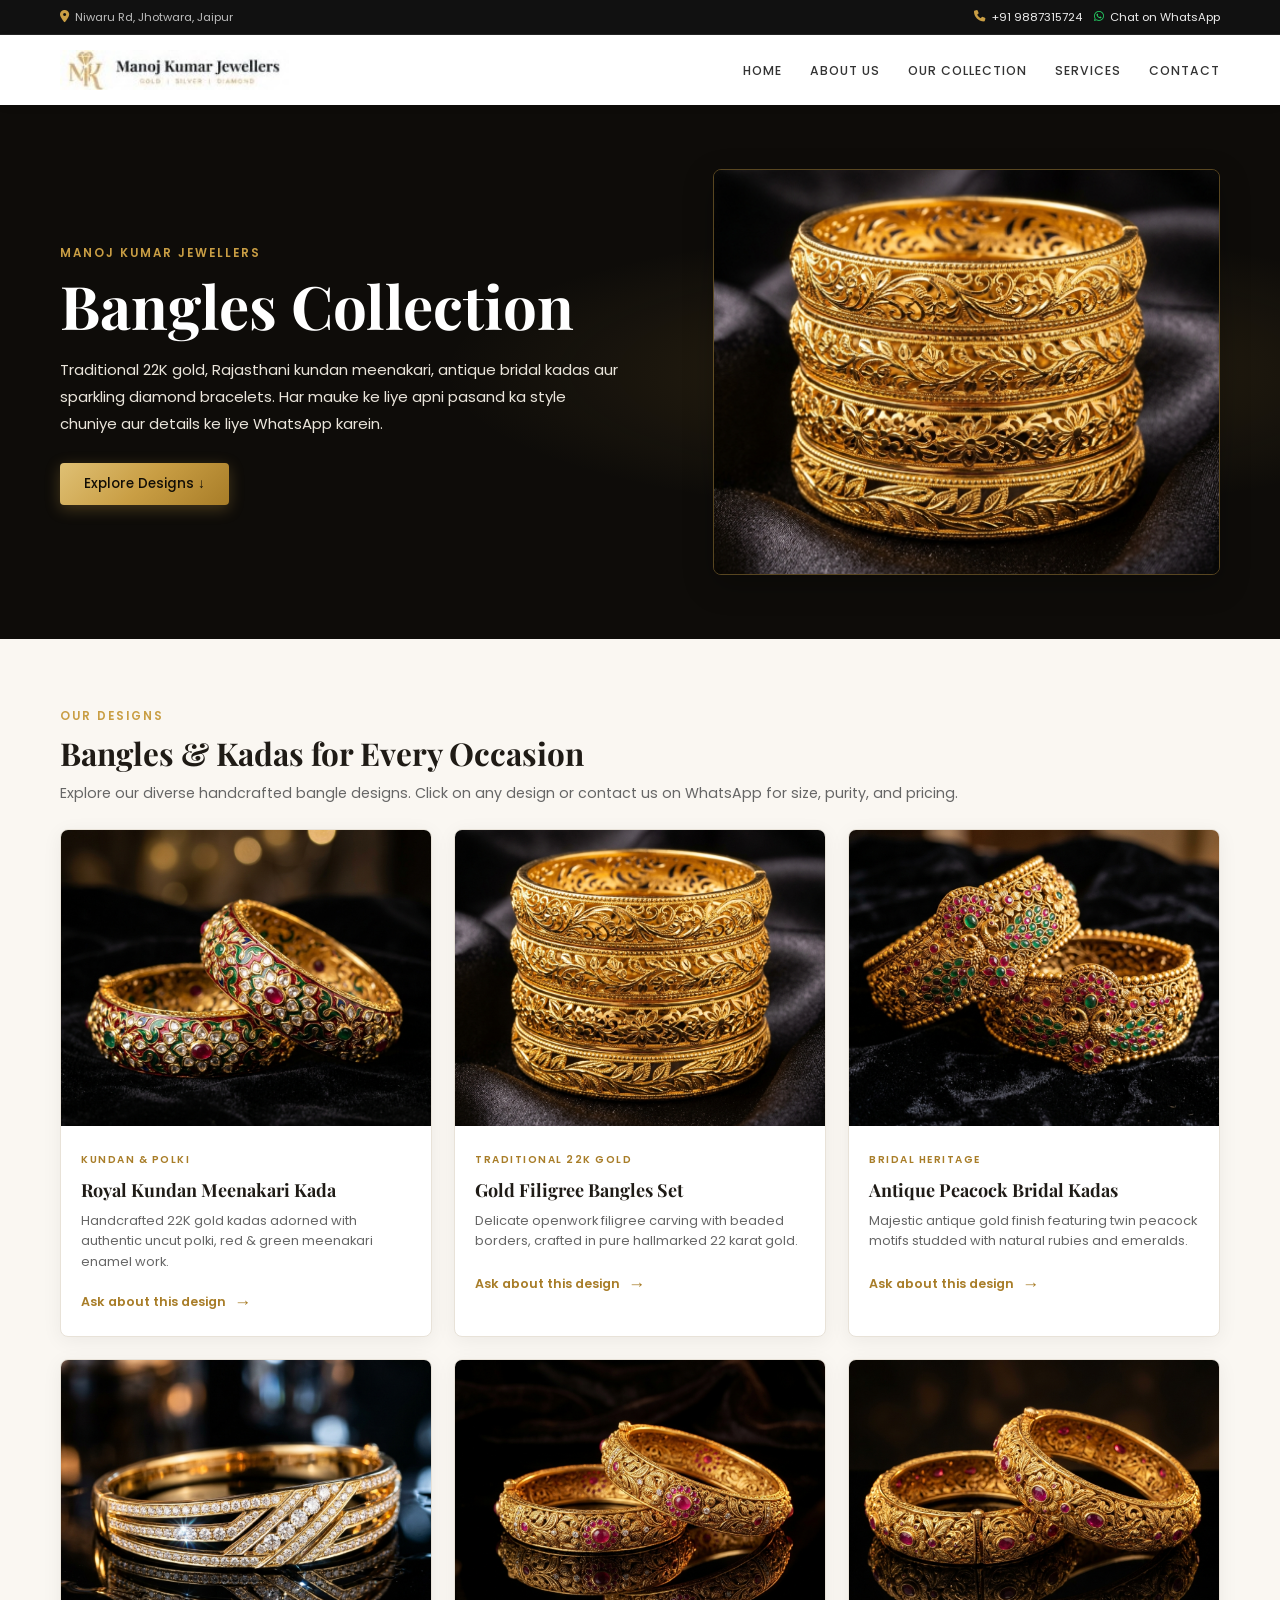
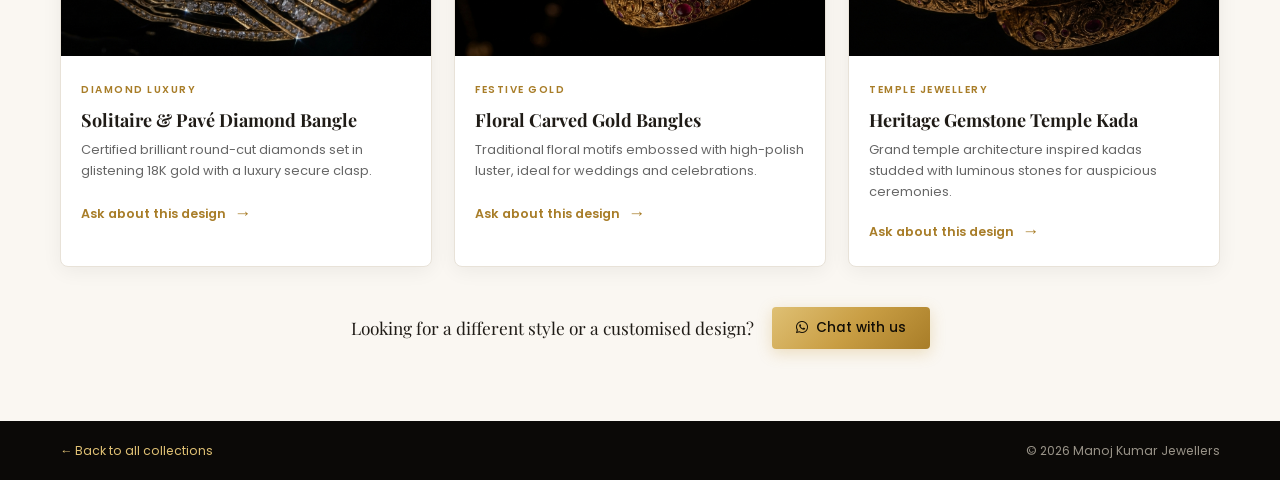
==== bangles.html @ c580e678 "Manoj Kumar Jewellers website with full HD images and collections" ====
<!DOCTYPE html>
<html lang="en">
<head>
  <meta charset="UTF-8">
  <meta name="viewport" content="width=device-width, initial-scale=1.0">
  <title>Bangles Collection | Manoj Kumar Jewellers</title>
  <meta name="description" content="Explore traditional, gemstone and bridal bangle designs at Manoj Kumar Jewellers, Jaipur. Ask us about a design on WhatsApp.">
  <link rel="preconnect" href="https://fonts.googleapis.com">
  <link rel="preconnect" href="https://fonts.gstatic.com" crossorigin>
  <link href="https://fonts.googleapis.com/css2?family=Cinzel:wght@500;600;700&family=Playfair+Display:ital,wght@0,500;0,600;0,700;1,400&family=Poppins:wght@300;400;500;600&display=swap" rel="stylesheet">
  <link rel="stylesheet" href="https://cdnjs.cloudflare.com/ajax/libs/font-awesome/6.4.0/css/all.min.css">
  <link rel="stylesheet" href="style.css">
</head>
<body>
  <div class="top-bar">
    <div class="container top-bar-content">
      <div class="top-bar-left"><i class="fa-solid fa-location-dot"></i><span>Niwaru Rd, Jhotwara, Jaipur</span></div>
      <div class="top-bar-right">
        <a href="tel:+919887315724" class="top-contact-link"><i class="fa-solid fa-phone"></i> +91 9887315724</a>
        <a href="https://wa.me/919887315724" target="_blank" rel="noopener" class="top-contact-link whatsapp-link"><i class="fa-brands fa-whatsapp"></i> Chat on WhatsApp</a>
      </div>
    </div>
  </div>
  <header class="main-header">
    <div class="container header-container">
      <a href="index.html#home" class="brand-logo"><img src="images/logo.jpg" alt="Manoj Kumar Jewellers" class="header-logo-img"></a>
      <nav class="main-nav" aria-label="Main navigation">
        <ul>
          <li><a href="index.html#home">HOME</a></li>
          <li><a href="index.html#about">ABOUT US</a></li>
          <li><a href="index.html#collection" class="active">OUR COLLECTION</a></li>
          <li><a href="index.html#services">SERVICES</a></li>
          <li><a href="index.html#contact">CONTACT</a></li>
        </ul>
      </nav>
      <button class="mobile-menu-btn" aria-label="Toggle navigation" aria-expanded="false"><i class="fa-solid fa-bars"></i></button>
    </div>
  </header>
  <main>
    <section class="necklace-hero">
      <div class="container necklace-hero-content">
        <div class="necklace-hero-copy">
          <span class="sub-heading-gold">MANOJ KUMAR JEWELLERS</span>
          <h1 class="necklace-hero-title">Bangles Collection</h1>
          <p>Traditional 22K gold, Rajasthani kundan meenakari, antique bridal kadas aur sparkling diamond bracelets. Har mauke ke liye apni pasand ka style chuniye aur details ke liye WhatsApp karein.</p>
          <a class="btn btn-gold" href="#bangle-designs">Explore Designs &darr;</a>
        </div>
        <div class="necklace-hero-image"><img src="images/bangle-2.jpg" alt="Exquisite 22K Gold Filigree Bangles Collection"></div>
      </div>
    </section>
    <section id="bangle-designs" class="necklace-designs-section">
      <div class="container">
        <div class="section-header-left">
          <span class="sub-heading-gold">OUR DESIGNS</span>
          <h2 class="section-title">Bangles &amp; Kadas for Every Occasion</h2>
          <p class="section-subtitle">Explore our diverse handcrafted bangle designs. Click on any design or contact us on WhatsApp for size, purity, and pricing.</p>
        </div>
        <div class="necklace-design-grid">
          <article class="necklace-design-card">
            <img src="images/bangle-1.jpg" alt="Rajasthani Kundan Meenakari Gold Kadas" loading="lazy">
            <div class="necklace-design-info">
              <span class="necklace-design-type">KUNDAN &amp; POLKI</span>
              <h3>Royal Kundan Meenakari Kada</h3>
              <p>Handcrafted 22K gold kadas adorned with authentic uncut polki, red &amp; green meenakari enamel work.</p>
              <a href="https://wa.me/919887315724?text=Namaste%2C%20mujhe%20Royal%20Kundan%20Meenakari%20Kada%20ki%20details%20chahiye" target="_blank" rel="noopener" class="necklace-enquiry-link">Ask about this design <span aria-hidden="true">&rarr;</span></a>
            </div>
          </article>
          <article class="necklace-design-card">
            <img src="images/bangle-2.jpg" alt="22K Gold Filigree Carved Bangles Set" loading="lazy">
            <div class="necklace-design-info">
              <span class="necklace-design-type">TRADITIONAL 22K GOLD</span>
              <h3>Gold Filigree Bangles Set</h3>
              <p>Delicate openwork filigree carving with beaded borders, crafted in pure hallmarked 22 karat gold.</p>
              <a href="https://wa.me/919887315724?text=Namaste%2C%20mujhe%20Gold%20Filigree%20Bangles%20Set%20ki%20details%20chahiye" target="_blank" rel="noopener" class="necklace-enquiry-link">Ask about this design <span aria-hidden="true">&rarr;</span></a>
            </div>
          </article>
          <article class="necklace-design-card">
            <img src="images/bangle-3.jpg" alt="Antique Ruby & Emerald Peacock Kada Pair" loading="lazy">
            <div class="necklace-design-info">
              <span class="necklace-design-type">BRIDAL HERITAGE</span>
              <h3>Antique Peacock Bridal Kadas</h3>
              <p>Majestic antique gold finish featuring twin peacock motifs studded with natural rubies and emeralds.</p>
              <a href="https://wa.me/919887315724?text=Namaste%2C%20mujhe%20Antique%20Peacock%20Bridal%20Kadas%20ki%20details%20chahiye" target="_blank" rel="noopener" class="necklace-enquiry-link">Ask about this design <span aria-hidden="true">&rarr;</span></a>
            </div>
          </article>
          <article class="necklace-design-card">
            <img src="images/bangle-4.jpg" alt="Diamond & 18K Gold Luxury Bangle" loading="lazy">
            <div class="necklace-design-info">
              <span class="necklace-design-type">DIAMOND LUXURY</span>
              <h3>Solitaire &amp; Pavé Diamond Bangle</h3>
              <p>Certified brilliant round-cut diamonds set in glistening 18K gold with a luxury secure clasp.</p>
              <a href="https://wa.me/919887315724?text=Namaste%2C%20mujhe%20Solitaire%20Diamond%20Bangle%20ki%20details%20chahiye" target="_blank" rel="noopener" class="necklace-enquiry-link">Ask about this design <span aria-hidden="true">&rarr;</span></a>
            </div>
          </article>
          <article class="necklace-design-card">
            <img src="images/gallery2.jpg" alt="Floral Carved Traditional Gold Bangles" loading="lazy">
            <div class="necklace-design-info">
              <span class="necklace-design-type">FESTIVE GOLD</span>
              <h3>Floral Carved Gold Bangles</h3>
              <p>Traditional floral motifs embossed with high-polish luster, ideal for weddings and celebrations.</p>
              <a href="https://wa.me/919887315724?text=Namaste%2C%20mujhe%20Floral%20Carved%20Gold%20Bangles%20ki%20details%20chahiye" target="_blank" rel="noopener" class="necklace-enquiry-link">Ask about this design <span aria-hidden="true">&rarr;</span></a>
            </div>
          </article>
          <article class="necklace-design-card">
            <img src="images/bangles.jpg" alt="Heritage Temple Gemstone Kada Pair" loading="lazy">
            <div class="necklace-design-info">
              <span class="necklace-design-type">TEMPLE JEWELLERY</span>
              <h3>Heritage Gemstone Temple Kada</h3>
              <p>Grand temple architecture inspired kadas studded with luminous stones for auspicious ceremonies.</p>
              <a href="https://wa.me/919887315724?text=Namaste%2C%20mujhe%20Heritage%20Gemstone%20Temple%20Kada%20ki%20details%20chahiye" target="_blank" rel="noopener" class="necklace-enquiry-link">Ask about this design <span aria-hidden="true">&rarr;</span></a>
            </div>
          </article>
        </div>
        <div class="necklace-contact">
          <p>Looking for a different style or a customised design?</p>
          <a class="btn btn-gold" href="https://wa.me/919887315724?text=Namaste%2C%20mujhe%20bangles%20collection%20ke%20baare%20mein%20jaankari%20chahiye" target="_blank" rel="noopener"><i class="fa-brands fa-whatsapp"></i> Chat with us</a>
        </div>
      </div>
    </section>
  </main>
  <footer class="necklace-footer"><div class="container"><a href="index.html#collection">&larr; Back to all collections</a><span>&copy; 2026 Manoj Kumar Jewellers</span></div></footer>
  <script src="script.js"></script>
</body>
</html>
---- style.css ----
/* ==========================================================================
   MANOJ KUMAR JEWELLERS - OFFICIAL LUXURY STYLESHEET
   Matching 100% Exact Mockup Layout & Luxury Aesthetics
   ========================================================================== */

:root {
  --bg-dark-hero: #0E0C09;
  --bg-dark-services: #110F0C;
  --bg-dark-footer: #0B0907;
  --bg-dark-topbar: #111111;
  --bg-light-cream: #FAF7F2;
  --bg-light-sidebar: #F8F5EE;
  --bg-white: #FFFFFF;
  
  --gold-primary: #C99E44;
  --gold-light: #DFC074;
  --gold-dark: #A87D28;
  --gold-gradient: linear-gradient(135deg, #DFC074 0%, #C99E44 50%, #A87D28 100%);
  
  --text-dark: #1F1B16;
  --text-muted: #666666;
  --text-light: #EAE5DB;
  --text-dim: #999388;
  
  --border-light: rgba(201, 158, 68, 0.25);
  --border-subtle: #E8E2D8;
  --shadow-subtle: 0 4px 20px rgba(0, 0, 0, 0.06);
  --shadow-luxury: 0 10px 30px rgba(0, 0, 0, 0.25);
  
  --font-serif: 'Playfair Display', Georgia, serif;
  --font-cinzel: 'Cinzel', serif;
  --font-sans: 'Poppins', -apple-system, BlinkMacSystemFont, "Segoe UI", Roboto, sans-serif;
}

/* Reset & Base Styles */
* {
  margin: 0;
  padding: 0;
  box-sizing: border-box;
}

html {
  scroll-behavior: smooth;
  font-size: 15px;
}

body {
  font-family: var(--font-sans);
  color: var(--text-dark);
  background-color: var(--bg-white);
  line-height: 1.6;
  overflow-x: hidden;
  -webkit-font-smoothing: antialiased;
}

img {
  max-width: 100%;
  height: auto;
  display: block;
}

a {
  text-decoration: none;
  color: inherit;
  transition: all 0.25s ease;
}

ul {
  list-style: none;
}

.container {
  max-width: 1200px;
  margin: 0 auto;
  padding: 0 20px;
}

/* Generic Section Styles */
.sub-heading-gold {
  display: inline-block;
  font-family: var(--font-sans);
  color: var(--gold-primary);
  font-size: 0.78rem;
  font-weight: 600;
  letter-spacing: 2px;
  text-transform: uppercase;
  margin-bottom: 8px;
}

.section-title {
  font-family: var(--font-serif);
  font-size: 2.1rem;
  font-weight: 700;
  color: var(--text-dark);
  line-height: 1.25;
  margin-bottom: 8px;
}

.section-title.text-white {
  color: #FFFFFF;
}

.section-subtitle {
  font-size: 0.95rem;
  color: var(--text-muted);
  margin-bottom: 25px;
}

.section-header-left {
  margin-bottom: 25px;
}

/* Buttons */
.btn {
  display: inline-flex;
  align-items: center;
  justify-content: center;
  gap: 8px;
  padding: 10px 24px;
  border-radius: 4px;
  font-family: var(--font-sans);
  font-size: 0.9rem;
  font-weight: 500;
  cursor: pointer;
  border: none;
  transition: all 0.3s ease;
}

.btn-gold {
  background: var(--gold-gradient);
  color: #120E06;
  box-shadow: 0 4px 15px rgba(201, 158, 68, 0.3);
}

.btn-gold:hover {
  background: linear-gradient(135deg, #EAD08E 0%, #D4A853 100%);
  transform: translateY(-2px);
  box-shadow: 0 6px 20px rgba(201, 158, 68, 0.45);
}

/* ==========================================================================
   1. TOP BAR
   ========================================================================== */
.top-bar {
  background-color: var(--bg-dark-topbar);
  color: #CCCCCC;
  font-size: 0.76rem;
  padding: 8px 0;
  border-bottom: 1px solid rgba(255, 255, 255, 0.08);
}

.top-bar-content {
  display: flex;
  justify-content: space-between;
  align-items: center;
  flex-wrap: wrap;
  gap: 10px;
}

.top-bar-left {
  display: flex;
  align-items: center;
  gap: 6px;
  color: #BBB;
}

.top-bar-left i {
  color: var(--gold-primary);
  font-size: 0.82rem;
}

.top-bar-right {
  display: flex;
  align-items: center;
  gap: 12px;
}

.top-contact-link {
  color: #EEE;
  display: inline-flex;
  align-items: center;
  gap: 6px;
}

.top-contact-link i {
  color: var(--gold-primary);
}

.top-contact-link.whatsapp-link i {
  color: #25D366;
}

.top-contact-link:hover {
  color: var(--gold-light);
}

.top-bar .sep {
  color: #555;
}

/* ==========================================================================
   2. MAIN HEADER & NAV
   ========================================================================== */
.main-header {
  background-color: var(--bg-white);
  box-shadow: 0 2px 10px rgba(0, 0, 0, 0.04);
  position: sticky;
  top: 0;
  z-index: 1000;
}

.header-container {
  display: flex;
  justify-content: space-between;
  align-items: center;
  height: 70px;
}

.brand-logo {
  display: flex;
  align-items: center;
}

.header-logo-img {
  height: 40px;
  width: auto;
  object-fit: contain;
}

.main-nav ul {
  display: flex;
  align-items: center;
  gap: 28px;
}

.main-nav ul li a {
  font-family: var(--font-sans);
  font-size: 0.82rem;
  font-weight: 500;
  letter-spacing: 1px;
  text-transform: uppercase;
  color: #333333;
  padding: 6px 0;
  position: relative;
}

.main-nav ul li a:hover,
.main-nav ul li a.active {
  color: var(--gold-primary);
}

.main-nav ul li a.active::after {
  content: '';
  position: absolute;
  bottom: -4px;
  left: 0;
  width: 100%;
  height: 2px;
  background-color: var(--gold-primary);
  border-radius: 2px;
}

.mobile-menu-btn {
  display: none;
  background: transparent;
  border: none;
  font-size: 1.4rem;
  color: var(--text-dark);
  cursor: pointer;
}

/* ==========================================================================
   3. HERO SECTION
   ========================================================================== */
.hero-section {
  background-color: var(--bg-dark-hero);
  color: #FFFFFF;
  padding: 50px 0 60px;
  position: relative;
  overflow: hidden;
}

.hero-section::before {
  content: '';
  position: absolute;
  top: -50%;
  left: -20%;
  width: 100%;
  height: 200%;
  background: radial-gradient(circle, rgba(201, 158, 68, 0.06) 0%, transparent 60%);
  pointer-events: none;
}

.hero-container {
  display: grid;
  grid-template-columns: 1.15fr 0.85fr;
  align-items: center;
  gap: 40px;
  position: relative;
  z-index: 2;
}

.hero-text-col {
  padding-right: 20px;
}

.hero-title {
  font-family: var(--font-serif);
  font-size: 3.2rem;
  font-weight: 700;
  line-height: 1.15;
  color: #FFFFFF;
  margin-bottom: 12px;
}

.hero-tagline {
  font-family: var(--font-sans);
  color: var(--gold-light);
  font-size: 0.78rem;
  font-weight: 600;
  letter-spacing: 2.5px;
  margin-bottom: 16px;
}

.hero-desc {
  font-size: 0.95rem;
  color: var(--text-light);
  line-height: 1.7;
  max-width: 480px;
  margin-bottom: 28px;
}

.hero-img-col {
  display: flex;
  justify-content: center;
  align-items: center;
}

.hero-img-wrapper {
  width: 100%;
  max-width: 440px;
  border-radius: 8px;
  overflow: hidden;
  box-shadow: 0 15px 40px rgba(0, 0, 0, 0.6);
  border: 1px solid rgba(201, 158, 68, 0.2);
}

.hero-img {
  width: 100%;
  height: auto;
  display: block;
  object-fit: cover;
  transition: transform 0.5s ease;
}

.hero-img-wrapper:hover .hero-img {
  transform: scale(1.03);
}

/* ==========================================================================
   4. ABOUT US SECTION
   ========================================================================== */
.about-section {
  background-color: var(--bg-light-cream);
  padding: 60px 0;
  border-bottom: 1px solid var(--border-subtle);
}

.about-container {
  display: grid;
  grid-template-columns: 1fr 1.35fr 0.85fr;
  gap: 30px;
  align-items: center;
}

.about-col {
  display: flex;
  flex-direction: column;
}

/* Showroom Image */
.showroom-frame {
  border-radius: 6px;
  overflow: hidden;
  box-shadow: var(--shadow-subtle);
  border: 1px solid rgba(0, 0, 0, 0.08);
}

.showroom-img {
  width: 100%;
  height: 100%;
  object-fit: cover;
  display: block;
  transition: transform 0.4s ease;
}

.showroom-frame:hover .showroom-img {
  transform: scale(1.03);
}

/* About Text */
.about-text-col .section-title {
  margin-bottom: 12px;
}

.about-desc {
  font-size: 0.9rem;
  color: #555555;
  line-height: 1.75;
  margin-bottom: 25px;
}

.about-features-row {
  display: flex;
  gap: 20px;
  flex-wrap: wrap;
}

.feature-badge {
  display: flex;
  align-items: center;
  gap: 10px;
}

.badge-icon {
  width: 38px;
  height: 38px;
  border-radius: 50%;
  border: 1.5px solid var(--gold-primary);
  display: flex;
  align-items: center;
  justify-content: center;
  color: var(--gold-primary);
  font-size: 0.95rem;
  flex-shrink: 0;
}

.badge-info strong {
  display: block;
  font-size: 0.88rem;
  color: var(--text-dark);
  line-height: 1.2;
}

.badge-info span {
  font-size: 0.72rem;
  color: #777777;
}

/* Dream Card */
.dream-card-wrap {
  border-radius: 6px;
  overflow: hidden;
  box-shadow: var(--shadow-subtle);
  border: 1px solid rgba(201, 158, 68, 0.3);
}

.dream-card-img {
  width: 100%;
  display: block;
}

/* ==========================================================================
   5. OUR COLLECTION SECTION
   ========================================================================== */
.collection-section {
  background-color: var(--bg-white);
  padding: 60px 0;
}

.collection-content-layout {
  display: grid;
  grid-template-columns: 2.3fr 1fr;
  gap: 28px;
  align-items: stretch;
}

/* 6 Category Cards Grid (2 cols x 3 rows) */
.category-grid {
  display: grid;
  grid-template-columns: repeat(3, 1fr);
  gap: 18px;
}

.category-card {
  background: #FFFFFF;
  border: 1.5px solid #EAE3D6;
  border-radius: 8px;
  overflow: hidden;
  box-shadow: 0 4px 14px rgba(0, 0, 0, 0.05);
  transition: all 0.35s ease;
  display: flex;
  flex-direction: column;
}

.category-card:hover {
  transform: translateY(-5px);
  box-shadow: 0 12px 28px rgba(0, 0, 0, 0.12);
  border-color: var(--gold-primary);
}

.cat-img-box {
  width: 100%;
  height: 220px;
  overflow: hidden;
  background-color: #0E0C09;
  cursor: pointer;
}

.cat-img-box img {
  width: 100%;
  height: 100%;
  object-fit: cover;
  transition: transform 0.4s ease;
}

.category-card:hover .cat-img-box img {
  transform: scale(1.06);
}

.cat-footer {
  display: flex;
  justify-content: space-between;
  align-items: center;
  padding: 10px 14px;
  background-color: #FFFFFF;
  border-top: 1px solid #F0EBE2;
}

.cat-name {
  font-family: var(--font-sans);
  font-size: 0.85rem;
  font-weight: 600;
  color: var(--text-dark);
}

.cat-arrow {
  color: var(--gold-primary);
  font-size: 1.1rem;
  font-weight: bold;
  transition: transform 0.25s ease;
}

.category-card:hover .cat-arrow {
  transform: translateX(4px);
}

/* Right Highlight Sidebar Card */
.collection-highlight-card {
  background-color: var(--bg-light-sidebar);
  border: 1px solid #EBE4D5;
  border-radius: 8px;
  padding: 30px 22px;
  display: flex;
  flex-direction: column;
  justify-content: space-between;
  box-shadow: var(--shadow-subtle);
}

.highlight-list {
  display: flex;
  flex-direction: column;
  gap: 22px;
}

.highlight-list li {
  display: flex;
  align-items: flex-start;
  gap: 14px;
}

.hl-icon {
  width: 36px;
  height: 36px;
  border: 1.5px solid var(--gold-primary);
  border-radius: 6px;
  display: flex;
  align-items: center;
  justify-content: center;
  color: var(--gold-primary);
  font-size: 1rem;
  flex-shrink: 0;
  margin-top: 2px;
}

.hl-text {
  font-size: 0.85rem;
  font-weight: 500;
  color: var(--text-dark);
  line-height: 1.4;
}

.hl-text .sub-note {
  display: block;
  font-size: 0.72rem;
  color: #777777;
  font-weight: 400;
}

.hl-quote {
  font-family: var(--font-serif);
  font-style: italic;
  font-size: 1.05rem;
  color: #2B2418;
  text-align: center;
  border-top: 1px solid #E2D9C5;
  padding-top: 20px;
  margin-top: 24px;
  line-height: 1.4;
}

/* ==========================================================================
   6. OUR SERVICES SECTION
   ========================================================================== */
.services-section {
  background-color: var(--bg-dark-services);
  color: #FFFFFF;
  padding: 60px 0;
  position: relative;
}

.services-container {
  display: grid;
  grid-template-columns: 1fr 1.6fr;
  gap: 40px;
  align-items: center;
}

.services-desc {
  font-size: 0.92rem;
  color: var(--text-light);
  line-height: 1.7;
  margin-bottom: 24px;
  max-width: 380px;
}

.services-right-grid {
  display: grid;
  grid-template-columns: repeat(4, 1fr);
  gap: 15px;
}

.service-box {
  background: rgba(255, 255, 255, 0.03);
  border: 1px solid rgba(201, 158, 68, 0.25);
  border-radius: 6px;
  padding: 24px 12px;
  text-align: center;
  transition: all 0.3s ease;
}

.service-box:hover {
  background: rgba(201, 158, 68, 0.08);
  border-color: var(--gold-primary);
  transform: translateY(-4px);
}

.srv-icon {
  font-size: 1.6rem;
  color: var(--gold-light);
  margin-bottom: 14px;
}

.srv-title {
  font-family: var(--font-sans);
  font-size: 0.8rem;
  font-weight: 500;
  color: #EFEFEF;
  line-height: 1.4;
}

/* ==========================================================================
   7. OUR GALLERY SECTION
   ========================================================================== */
.gallery-section {
  background-color: var(--bg-light-cream);
  padding: 70px 0;
}

.gallery-grid {
  display: grid;
  grid-template-columns: repeat(4, 1fr);
  gap: 20px;
}

.gallery-item {
  position: relative;
  border-radius: 8px;
  overflow: hidden;
  height: 280px;
  background-color: #0E0C09;
  box-shadow: 0 6px 18px rgba(0, 0, 0, 0.1);
  border: 1.5px solid rgba(201, 158, 68, 0.3);
  transition: all 0.35s ease;
  cursor: pointer;
}

.gallery-item:hover {
  transform: translateY(-5px);
  border-color: var(--gold-primary);
  box-shadow: 0 14px 32px rgba(0, 0, 0, 0.22);
}

.gallery-item img {
  width: 100%;
  height: 100%;
  object-fit: cover;
  display: block;
  transition: transform 0.5s ease;
}

.gallery-item:hover img {
  transform: scale(1.08);
}

.gallery-overlay {
  position: absolute;
  bottom: 0;
  left: 0;
  width: 100%;
  padding: 24px 14px 12px;
  background: linear-gradient(to top, rgba(14, 12, 9, 0.85) 0%, rgba(14, 12, 9, 0.3) 60%, transparent 100%);
  display: flex;
  align-items: flex-end;
  justify-content: flex-start;
  pointer-events: none;
}

.gallery-tag {
  font-family: var(--font-sans);
  font-size: 0.82rem;
  font-weight: 500;
  letter-spacing: 0.5px;
  color: #FFFFFF;
  text-shadow: 0 1px 4px rgba(0, 0, 0, 0.6);
  padding: 3px 8px;
  background: rgba(201, 158, 68, 0.3);
  border-left: 2px solid var(--gold-primary);
  border-radius: 2px;
  backdrop-filter: blur(4px);
}

/* ==========================================================================
   8. TESTIMONIALS SECTION
   ========================================================================== */
.testimonials-section {
  background-color: var(--bg-white);
  padding: 60px 0;
  border-top: 1px solid var(--border-subtle);
}

.testimonials-grid {
  display: grid;
  grid-template-columns: repeat(3, 1fr);
  gap: 22px;
}

.testimonial-card {
  background: #FFFFFF;
  border: 1px solid #EDE7DC;
  border-radius: 6px;
  padding: 24px;
  box-shadow: 0 4px 15px rgba(0, 0, 0, 0.03);
  position: relative;
  display: flex;
  flex-direction: column;
  justify-content: space-between;
  transition: all 0.3s ease;
}

.testimonial-card:hover {
  transform: translateY(-3px);
  box-shadow: 0 8px 24px rgba(0, 0, 0, 0.06);
  border-color: var(--gold-primary);
}

.quote-symbol {
  font-family: var(--font-serif);
  font-size: 2.2rem;
  line-height: 1;
  color: var(--gold-light);
  margin-bottom: 10px;
}

.review-text {
  font-size: 0.86rem;
  color: #444444;
  line-height: 1.65;
  margin-bottom: 16px;
  font-style: italic;
}

.reviewer-name {
  font-size: 0.82rem;
  font-weight: 600;
  color: var(--text-dark);
  margin-bottom: 8px;
}

.star-rating {
  color: #E5B23A;
  font-size: 0.75rem;
  display: flex;
  gap: 3px;
}

/* ==========================================================================
   9. CONTACT & MAP SECTION
   ========================================================================== */
.contact-section {
  background-color: var(--bg-light-cream);
  padding: 55px 0 60px;
  border-top: 1px solid var(--border-subtle);
}

.contact-container {
  display: grid;
  grid-template-columns: 1fr 1.35fr 1fr;
  gap: 30px;
}

.contact-col-title {
  font-family: var(--font-serif);
  font-size: 1.15rem;
  font-weight: 600;
  color: var(--text-dark);
  margin-bottom: 18px;
}

/* Col 1: Info */
.contact-info-col {
  display: flex;
  flex-direction: column;
  gap: 16px;
}

.contact-info-item {
  display: flex;
  align-items: flex-start;
  gap: 12px;
  font-size: 0.85rem;
  color: #555;
  line-height: 1.5;
}

.contact-info-item i {
  color: var(--gold-primary);
  font-size: 1rem;
  margin-top: 3px;
  flex-shrink: 0;
}

.contact-info-item a {
  color: #333;
  font-weight: 500;
}

.contact-info-item a:hover {
  color: var(--gold-primary);
}

/* Col 2: Form */
.contact-form-col form {
  display: flex;
  flex-direction: column;
  gap: 12px;
}

.form-row {
  display: grid;
  grid-template-columns: 1fr 1fr;
  gap: 12px;
}

.form-group input,
.form-group textarea {
  width: 100%;
  padding: 10px 14px;
  font-family: var(--font-sans);
  font-size: 0.85rem;
  border: 1px solid #DDD6C8;
  border-radius: 4px;
  background-color: #FFFFFF;
  color: var(--text-dark);
  outline: none;
  transition: border-color 0.25s ease;
}

.form-group input:focus,
.form-group textarea:focus {
  border-color: var(--gold-primary);
  box-shadow: 0 0 0 2px rgba(201, 158, 68, 0.2);
}

.form-submit-btn {
  align-self: flex-start;
  margin-top: 4px;
}

/* Col 3: Map */
.map-card-wrapper {
  background: #FFF;
  border: 1px solid #E5DED0;
  border-radius: 6px;
  overflow: hidden;
  box-shadow: var(--shadow-subtle);
}

.map-tag {
  padding: 8px 12px;
  background-color: #FAF6EF;
  font-size: 0.78rem;
  color: #444;
  display: flex;
  align-items: center;
  gap: 6px;
  border-top: 1px solid #EFEAE0;
}

.map-tag i {
  color: var(--gold-primary);
}

/* ==========================================================================
   10. SITE FOOTER
   ========================================================================== */
.site-footer {
  background-color: var(--bg-dark-footer);
  color: #AAAAAA;
  padding: 30px 0 25px;
  border-top: 1px solid rgba(255, 255, 255, 0.08);
}

.footer-container {
  display: flex;
  justify-content: space-between;
  align-items: center;
  flex-wrap: wrap;
  gap: 20px;
}

.footer-left {
  display: flex;
  align-items: center;
}

.footer-logo-img {
  height: 34px;
  filter: brightness(1.2);
}

.footer-center {
  text-align: center;
}

.footer-nav {
  display: flex;
  justify-content: center;
  align-items: center;
  gap: 10px;
  flex-wrap: wrap;
  margin-bottom: 8px;
}

.footer-nav li a {
  font-size: 0.78rem;
  color: #CCCCCC;
}

.footer-nav li a:hover {
  color: var(--gold-light);
}

.footer-nav .sep {
  color: #444;
  font-size: 0.75rem;
}

.copyright-text {
  font-size: 0.72rem;
  color: #777777;
}

.footer-right {
  text-align: right;
}

.social-links {
  display: flex;
  justify-content: flex-end;
  gap: 12px;
  margin-bottom: 6px;
}

.social-links a {
  width: 28px;
  height: 28px;
  border-radius: 50%;
  background: rgba(255, 255, 255, 0.08);
  display: flex;
  align-items: center;
  justify-content: center;
  color: #CCC;
  font-size: 0.8rem;
  transition: all 0.25s ease;
}

.social-links a:hover {
  background: var(--gold-primary);
  color: #111;
  transform: translateY(-2px);
}

.designer-text {
  font-size: 0.68rem;
  color: #777;
}

.text-danger {
  color: #E24A4A;
}

/* ==========================================================================
   11. FLOATING WHATSAPP BUTTON
   ========================================================================== */
.floating-whatsapp {
  position: fixed;
  bottom: 24px;
  right: 24px;
  width: 54px;
  height: 54px;
  background-color: #25D366;
  color: #FFFFFF;
  border-radius: 50%;
  display: flex;
  align-items: center;
  justify-content: center;
  font-size: 1.8rem;
  box-shadow: 0 4px 18px rgba(37, 211, 102, 0.45);
  z-index: 9999;
  transition: all 0.3s cubic-bezier(0.175, 0.885, 0.32, 1.275);
}

.floating-whatsapp:hover {
  transform: scale(1.1);
  box-shadow: 0 8px 24px rgba(37, 211, 102, 0.6);
  color: #FFF;
}

.whatsapp-tooltip {
  position: absolute;
  right: 64px;
  background-color: #111;
  color: #FFF;
  padding: 5px 10px;
  font-size: 0.75rem;
  border-radius: 4px;
  white-space: nowrap;
  opacity: 0;
  pointer-events: none;
  transition: opacity 0.25s ease;
}

.floating-whatsapp:hover .whatsapp-tooltip {
  opacity: 1;
}

/* ==========================================================================
   12. RESPONSIVE DESIGN (TABLETS & MOBILE)
   ========================================================================== */
@media (max-width: 1024px) {
  .hero-container {
    grid-template-columns: 1fr 1fr;
    gap: 30px;
  }
  
  .about-container {
    grid-template-columns: 1fr 1fr;
  }
  
  .about-card-col {
    grid-column: span 2;
    display: flex;
    justify-content: center;
  }
  
  .collection-content-layout {
    grid-template-columns: 1fr;
  }
  
  .services-container {
    grid-template-columns: 1fr;
  }
  
  .services-right-grid {
    grid-template-columns: repeat(2, 1fr);
  }
  
  .contact-container {
    grid-template-columns: 1fr 1fr;
  }
  
  .contact-map-col {
    grid-column: span 2;
  }
}

@media (max-width: 768px) {
  .top-bar-content {
    justify-content: center;
    text-align: center;
  }
  
  .top-bar-left {
    display: none; /* Hide long address on small screen topbar */
  }
  
  .main-nav {
    display: none; /* Mobile menu toggled via script */
    position: absolute;
    top: 70px;
    left: 0;
    width: 100%;
    background-color: #FFFFFF;
    box-shadow: 0 10px 20px rgba(0, 0, 0, 0.1);
    padding: 20px;
  }
  
  .main-nav.active {
    display: block;
  }
  
  .main-nav ul {
    flex-direction: column;
    gap: 15px;
    align-items: flex-start;
  }
  
  .mobile-menu-btn {
    display: block;
  }
  
  .hero-container {
    grid-template-columns: 1fr;
    text-align: center;
  }
  
  .hero-text-col {
    padding-right: 0;
  }
  
  .hero-title {
    font-size: 2.5rem;
  }
  
  .hero-desc {
    margin: 0 auto 24px;
  }
  
  .about-container {
    grid-template-columns: 1fr;
  }
  
  .about-card-col {
    grid-column: span 1;
  }
  
  .category-grid {
    grid-template-columns: repeat(2, 1fr);
  }
  
  .gallery-grid {
    grid-template-columns: repeat(2, 1fr);
    gap: 14px;
  }
  
  .gallery-item {
    height: 220px;
  }
  
  .testimonials-grid {
    grid-template-columns: 1fr;
  }
  
  .contact-container {
    grid-template-columns: 1fr;
  }
  
  .contact-map-col {
    grid-column: span 1;
  }
  
  .footer-container {
    flex-direction: column;
    text-align: center;
  }
  
  .footer-right {
    text-align: center;
  }
  
  .social-links {
    justify-content: center;
  }
}

@media (max-width: 480px) {
  .category-grid {
    grid-template-columns: 1fr;
  }
  
  .gallery-grid {
    grid-template-columns: 1fr;
  }
  
  .gallery-item {
    height: 250px;
  }
  
  .services-right-grid {
    grid-template-columns: 1fr;
  }
  
  .form-row {
    grid-template-columns: 1fr;
  }
}

/* ==========================================================================
   14. NECKLACE COLLECTION PAGE
   ========================================================================== */
.category-card:focus-visible {
  outline: 3px solid var(--gold-primary);
  outline-offset: 3px;
}

.necklace-hero {
  color: #FFFFFF;
  background:
    radial-gradient(ellipse at 75% 50%, rgba(201, 158, 68, 0.17), transparent 38%),
    var(--bg-dark-hero);
  padding: 64px 0;
}

.necklace-hero-content {
  display: grid;
  grid-template-columns: 1fr 0.85fr;
  align-items: center;
  gap: 56px;
}

.necklace-hero-copy p {
  max-width: 560px;
  color: var(--text-light);
  line-height: 1.8;
  margin: 0 0 26px;
}

.necklace-hero-title {
  color: #FFFFFF;
  font-family: var(--font-serif);
  font-size: clamp(2.4rem, 5vw, 4rem);
  line-height: 1.15;
  margin: 0 0 16px;
}

.necklace-hero-image {
  overflow: hidden;
  border: 1px solid rgba(201, 158, 68, 0.4);
  border-radius: 8px;
  box-shadow: var(--shadow-luxury);
}

.necklace-hero-image img {
  width: 100%;
  aspect-ratio: 1.25;
  object-fit: cover;
}

.product-collage-image img {
  aspect-ratio: 1.47;
  object-fit: contain;
  background-color: #F6F3EC;
}

.silver-men-heading {
  margin-top: 56px;
}

#ring-designs .necklace-design-grid + .section-header-left {
  margin-top: 56px;
}

.necklace-designs-section {
  background: var(--bg-light-cream);
  padding: 64px 0 72px;
}

.necklace-design-grid {
  display: grid;
  grid-template-columns: repeat(3, minmax(0, 1fr));
  gap: 22px;
}

.necklace-design-card {
  overflow: hidden;
  background: #FFFFFF;
  border: 1px solid var(--border-subtle);
  border-radius: 8px;
  box-shadow: var(--shadow-subtle);
  transition: transform 0.3s ease, box-shadow 0.3s ease;
}

.necklace-design-card:hover {
  transform: translateY(-5px);
  box-shadow: var(--shadow-luxury);
}

.necklace-design-card > img {
  width: 100%;
  aspect-ratio: 1.25;
  object-fit: cover;
}

.necklace-design-info {
  padding: 20px;
}

.necklace-design-type {
  color: var(--gold-dark);
  font-size: 0.68rem;
  font-weight: 600;
  letter-spacing: 1.5px;
}

.necklace-design-info h3 {
  color: var(--text-dark);
  font-family: var(--font-serif);
  font-size: 1.2rem;
  line-height: 1.35;
  margin: 8px 0;
}

.necklace-design-info p {
  color: var(--text-muted);
  font-size: 0.86rem;
  line-height: 1.6;
  min-height: 44px;
  margin: 0 0 16px;
}

.necklace-enquiry-link {
  display: inline-flex;
  align-items: center;
  gap: 8px;
  color: var(--gold-dark);
  font-size: 0.84rem;
  font-weight: 600;
}

.necklace-enquiry-link:hover {
  color: var(--text-dark);
}

.necklace-enquiry-link span {
  font-size: 1.15rem;
  transition: transform 0.25s ease;
}

.necklace-enquiry-link:hover span {
  transform: translateX(4px);
}

.necklace-contact {
  display: flex;
  align-items: center;
  justify-content: center;
  flex-wrap: wrap;
  gap: 18px;
  margin-top: 40px;
  text-align: center;
}

.necklace-contact p {
  color: var(--text-dark);
  font-family: var(--font-serif);
  font-size: 1.15rem;
  margin: 0;
}

.necklace-footer {
  background: var(--bg-dark-footer);
  color: var(--text-dim);
  padding: 20px 0;
  font-size: 0.82rem;
}

.necklace-footer .container {
  display: flex;
  justify-content: space-between;
  gap: 16px;
}

.necklace-footer a {
  color: var(--gold-light);
}

@media (max-width: 900px) {
  .necklace-hero-content {
    gap: 32px;
  }

  .necklace-design-grid {
    grid-template-columns: repeat(2, minmax(0, 1fr));
  }
}

@media (max-width: 768px) {
  .necklace-hero-content {
    grid-template-columns: 1fr;
  }

  .necklace-hero-copy {
    text-align: center;
  }

  .necklace-hero-copy p {
    margin-right: auto;
    margin-left: auto;
  }
}

@media (max-width: 520px) {
  .necklace-design-grid {
    grid-template-columns: 1fr;
  }

  .necklace-footer .container {
    flex-direction: column;
    text-align: center;
  }
}

/* ==========================================================================
   15. LIGHTBOX MODAL FOR GALLERY
   ========================================================================== */
.lightbox-modal {
  position: fixed;
  top: 0;
  left: 0;
  width: 100%;
  height: 100%;
  background: rgba(0, 0, 0, 0.92);
  display: flex;
  align-items: center;
  justify-content: center;
  z-index: 10000;
  opacity: 0;
  pointer-events: none;
  transition: opacity 0.3s ease;
  padding: 20px;
  backdrop-filter: blur(8px);
}

.lightbox-modal.open {
  opacity: 1;
  pointer-events: auto;
}

.lightbox-content {
  position: relative;
  max-width: 90vw;
  max-height: 90vh;
  display: flex;
  flex-direction: column;
  align-items: center;
}

.lightbox-img {
  max-width: 85vw;
  max-height: 80vh;
  object-fit: contain;
  border-radius: 8px;
  border: 2px solid var(--gold-primary);
  box-shadow: 0 10px 40px rgba(0, 0, 0, 0.8);
}

.lightbox-close {
  position: absolute;
  top: -42px;
  right: 0;
  background: transparent;
  border: none;
  color: #FFFFFF;
  font-size: 2.4rem;
  cursor: pointer;
  line-height: 1;
  transition: color 0.2s ease;
}

.lightbox-close:hover {
  color: var(--gold-primary);
}

.lightbox-caption {
  margin-top: 14px;
  color: #FFFFFF;
  font-family: var(--font-sans);
  font-size: 1.05rem;
  font-weight: 500;
  letter-spacing: 1px;
}
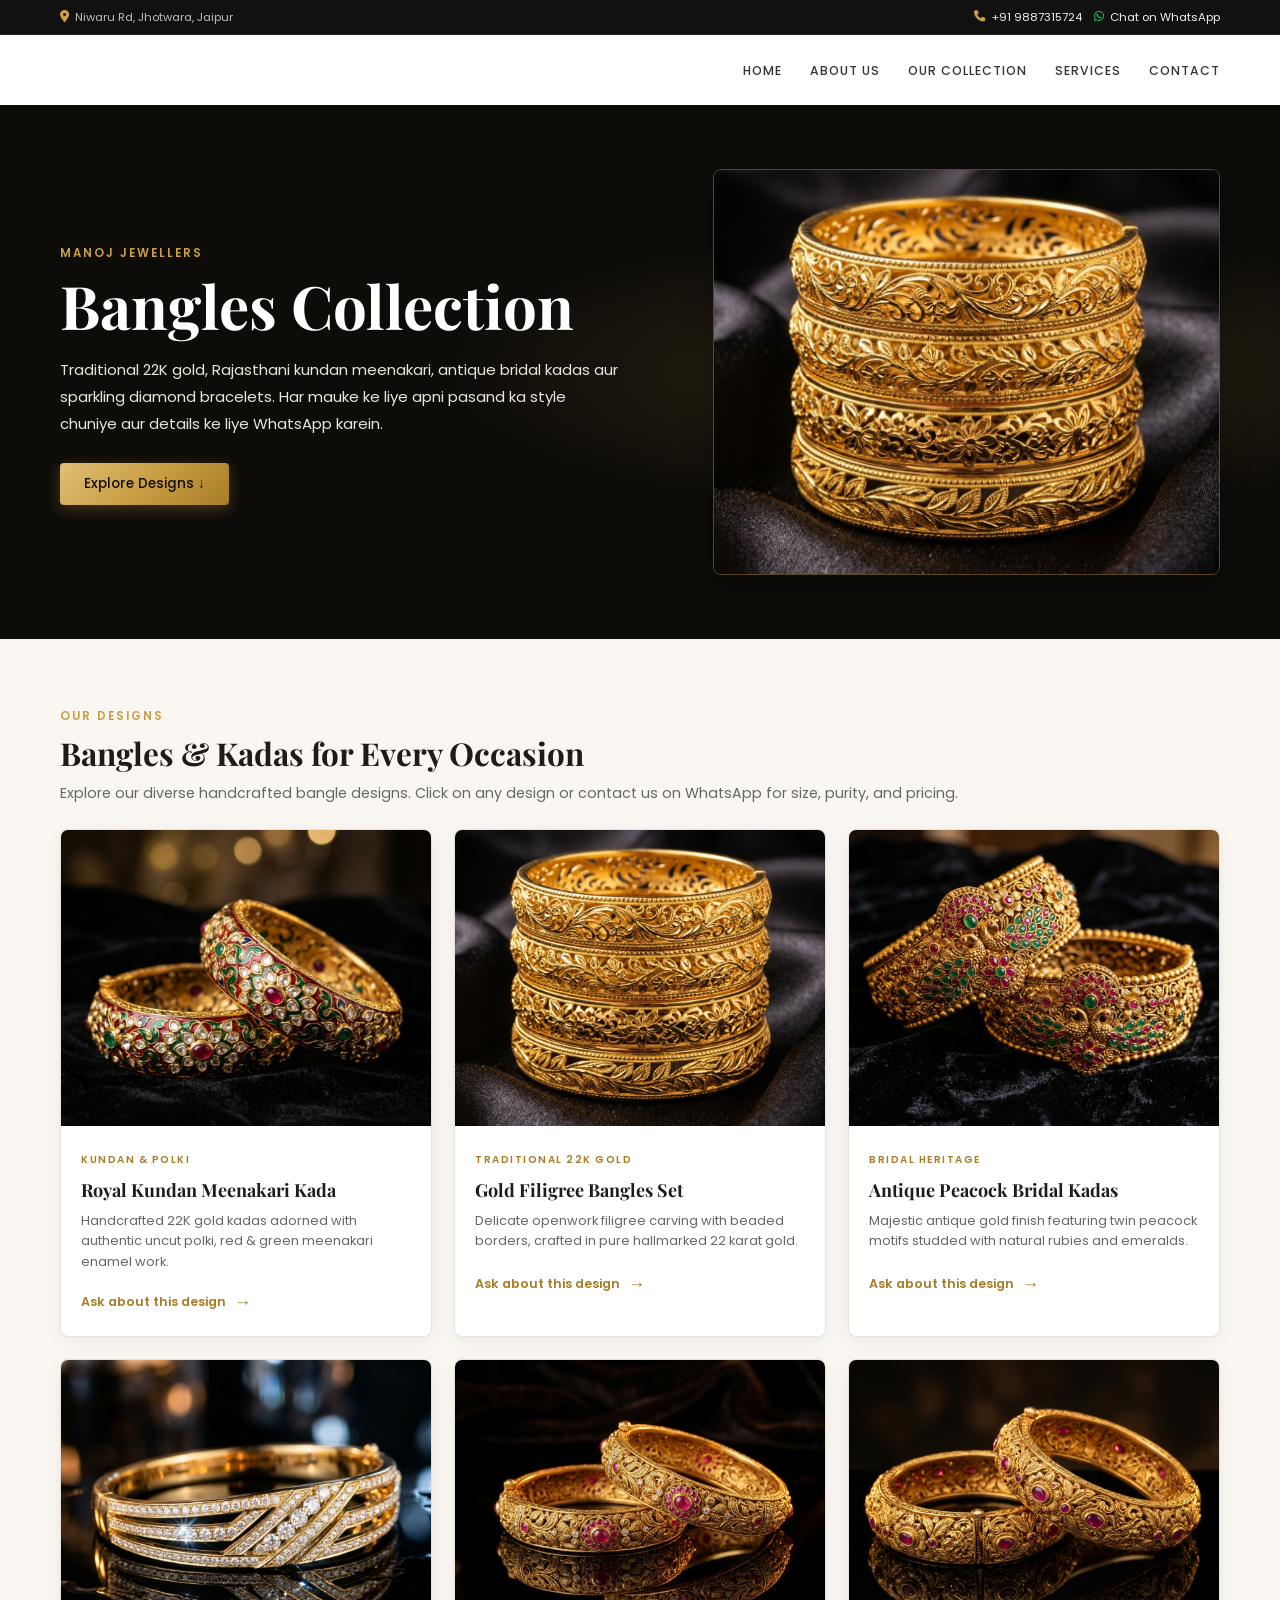
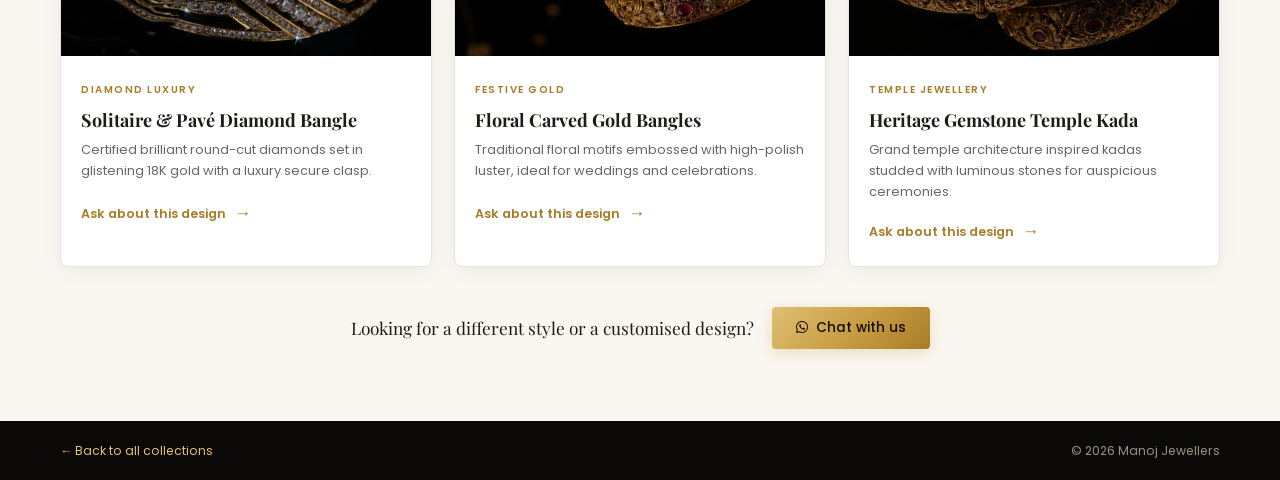
==== commit a78392e3: "Rename website brand to Manoj Jewellers Co-authored-by: Copilot <223556219+Copilot@users.noreply.git" ====
--- a/bangles.html
+++ b/bangles.html
@@ -3,8 +3,8 @@
 <head>
   <meta charset="UTF-8">
   <meta name="viewport" content="width=device-width, initial-scale=1.0">
-  <title>Bangles Collection | Manoj Kumar Jewellers</title>
-  <meta name="description" content="Explore traditional, gemstone and bridal bangle designs at Manoj Kumar Jewellers, Jaipur. Ask us about a design on WhatsApp.">
+  <title>Bangles Collection | Manoj Jewellers</title>
+  <meta name="description" content="Explore traditional, gemstone and bridal bangle designs at Manoj Jewellers, Jaipur. Ask us about a design on WhatsApp.">
   <link rel="preconnect" href="https://fonts.googleapis.com">
   <link rel="preconnect" href="https://fonts.gstatic.com" crossorigin>
   <link href="https://fonts.googleapis.com/css2?family=Cinzel:wght@500;600;700&family=Playfair+Display:ital,wght@0,500;0,600;0,700;1,400&family=Poppins:wght@300;400;500;600&display=swap" rel="stylesheet">
@@ -23,7 +23,7 @@
   </div>
   <header class="main-header">
     <div class="container header-container">
-      <a href="index.html#home" class="brand-logo"><img src="images/logo.jpg" alt="Manoj Kumar Jewellers" class="header-logo-img"></a>
+      <a href="index.html#home" class="brand-logo"><img src="images/logo.svg" alt="Manoj Jewellers" class="header-logo-img"></a>
       <nav class="main-nav" aria-label="Main navigation">
         <ul>
           <li><a href="index.html#home">HOME</a></li>
@@ -40,7 +40,7 @@
     <section class="necklace-hero">
       <div class="container necklace-hero-content">
         <div class="necklace-hero-copy">
-          <span class="sub-heading-gold">MANOJ KUMAR JEWELLERS</span>
+          <span class="sub-heading-gold">MANOJ JEWELLERS</span>
           <h1 class="necklace-hero-title">Bangles Collection</h1>
           <p>Traditional 22K gold, Rajasthani kundan meenakari, antique bridal kadas aur sparkling diamond bracelets. Har mauke ke liye apni pasand ka style chuniye aur details ke liye WhatsApp karein.</p>
           <a class="btn btn-gold" href="#bangle-designs">Explore Designs &darr;</a>
@@ -118,7 +118,7 @@
       </div>
     </section>
   </main>
-  <footer class="necklace-footer"><div class="container"><a href="index.html#collection">&larr; Back to all collections</a><span>&copy; 2026 Manoj Kumar Jewellers</span></div></footer>
+  <footer class="necklace-footer"><div class="container"><a href="index.html#collection">&larr; Back to all collections</a><span>&copy; 2026 Manoj Jewellers</span></div></footer>
   <script src="script.js"></script>
 </body>
 </html>
--- a/style.css
+++ b/style.css
@@ -1,5 +1,5 @@
 /* ==========================================================================
-   MANOJ KUMAR JEWELLERS - OFFICIAL LUXURY STYLESHEET
+   MANOJ JEWELLERS - OFFICIAL LUXURY STYLESHEET
    Matching 100% Exact Mockup Layout & Luxury Aesthetics
    ========================================================================== */
 
@@ -219,12 +219,57 @@
 .brand-logo {
   display: flex;
   align-items: center;
-}
-
-.header-logo-img {
-  height: 40px;
-  width: auto;
-  object-fit: contain;
+  gap: 10px;
+}
+
+.brand-monogram {
+  display: grid;
+  place-items: center;
+  width: 48px;
+  height: 48px;
+  flex: 0 0 48px;
+  border: 1px solid rgba(201, 158, 68, 0.72);
+  border-radius: 50%;
+  color: var(--gold-primary);
+  font-family: var(--font-serif);
+  font-size: 1.35rem;
+  font-weight: 700;
+  letter-spacing: -2px;
+  line-height: 1;
+  background: #FFFEFA;
+  box-shadow: 0 2px 10px rgba(201, 158, 68, 0.12);
+}
+
+.brand-copy {
+  display: flex;
+  flex-direction: column;
+  line-height: 1.05;
+}
+
+.brand-copy strong {
+  color: #24201A;
+  font-family: var(--font-serif);
+  font-size: 1.12rem;
+  font-weight: 700;
+  text-rendering: optimizeLegibility;
+  white-space: nowrap;
+}
+
+.brand-copy small {
+  margin-top: 6px;
+  color: #9A7025;
+  font-family: var(--font-sans);
+  font-size: 0.62rem;
+  font-weight: 700;
+  letter-spacing: 2.2px;
+  text-align: center;
+  text-rendering: optimizeLegibility;
+  white-space: nowrap;
+}
+
+.brand-copy small b {
+  color: #7A7A7A;
+  font-weight: 500;
 }
 
 .main-nav ul {
@@ -458,6 +503,52 @@
 .dream-card-img {
   width: 100%;
   display: block;
+}
+
+.dream-card {
+  min-height: 430px;
+  display: flex;
+  flex-direction: column;
+  align-items: flex-start;
+  justify-content: center;
+  padding: 36px 42px;
+  background: #FFFDF8;
+  color: var(--text-dark);
+}
+
+.dream-card-title {
+  margin: 0;
+  color: #8F651F;
+  font-family: var(--font-serif);
+  font-size: 2.75rem;
+  font-style: italic;
+  font-weight: 700;
+  line-height: 1.12;
+  text-align: left;
+  text-rendering: optimizeLegibility;
+  -webkit-font-smoothing: antialiased;
+}
+
+.dream-card-title span {
+  display: inline-block;
+  color: #A77525;
+  margin-left: 28px;
+}
+
+.dream-card-divider {
+  width: 82px;
+  height: 2px;
+  margin: 42px 0 22px;
+  background: #C99E44;
+}
+
+.dream-card-subtitle {
+  color: #37322C;
+  font-family: var(--font-serif);
+  font-size: 1.22rem;
+  font-weight: 700;
+  line-height: 1.45;
+  text-rendering: optimizeLegibility;
 }
 
 /* ==========================================================================
@@ -1106,6 +1197,19 @@
 }
 
 @media (max-width: 768px) {
+  .dream-card {
+    width: 100%;
+    min-height: 380px;
+  }
+
+  .dream-card-title {
+    font-size: 2.25rem;
+  }
+
+  .dream-card-title span {
+    margin-left: 18px;
+  }
+
   .top-bar-content {
     justify-content: center;
     text-align: center;
@@ -1150,7 +1254,7 @@
   }
   
   .hero-title {
-    font-size: 2.5rem;
+    font-size: 2.25rem;
   }
   
   .hero-desc {
@@ -1205,6 +1309,40 @@
 }
 
 @media (max-width: 480px) {
+  .dream-card {
+    min-height: 340px;
+    padding: 28px 24px;
+  }
+
+  .dream-card-title {
+    font-size: 1.95rem;
+  }
+
+  .dream-card-subtitle {
+    font-size: 1.05rem;
+  }
+
+  .brand-logo {
+    gap: 7px;
+  }
+
+  .brand-monogram {
+    width: 40px;
+    height: 40px;
+    flex-basis: 40px;
+    font-size: 1.12rem;
+  }
+
+  .brand-copy strong {
+    font-size: 0.82rem;
+  }
+
+  .brand-copy small {
+    margin-top: 4px;
+    font-size: 0.42rem;
+    letter-spacing: 1.25px;
+  }
+
   .category-grid {
     grid-template-columns: 1fr;
   }
